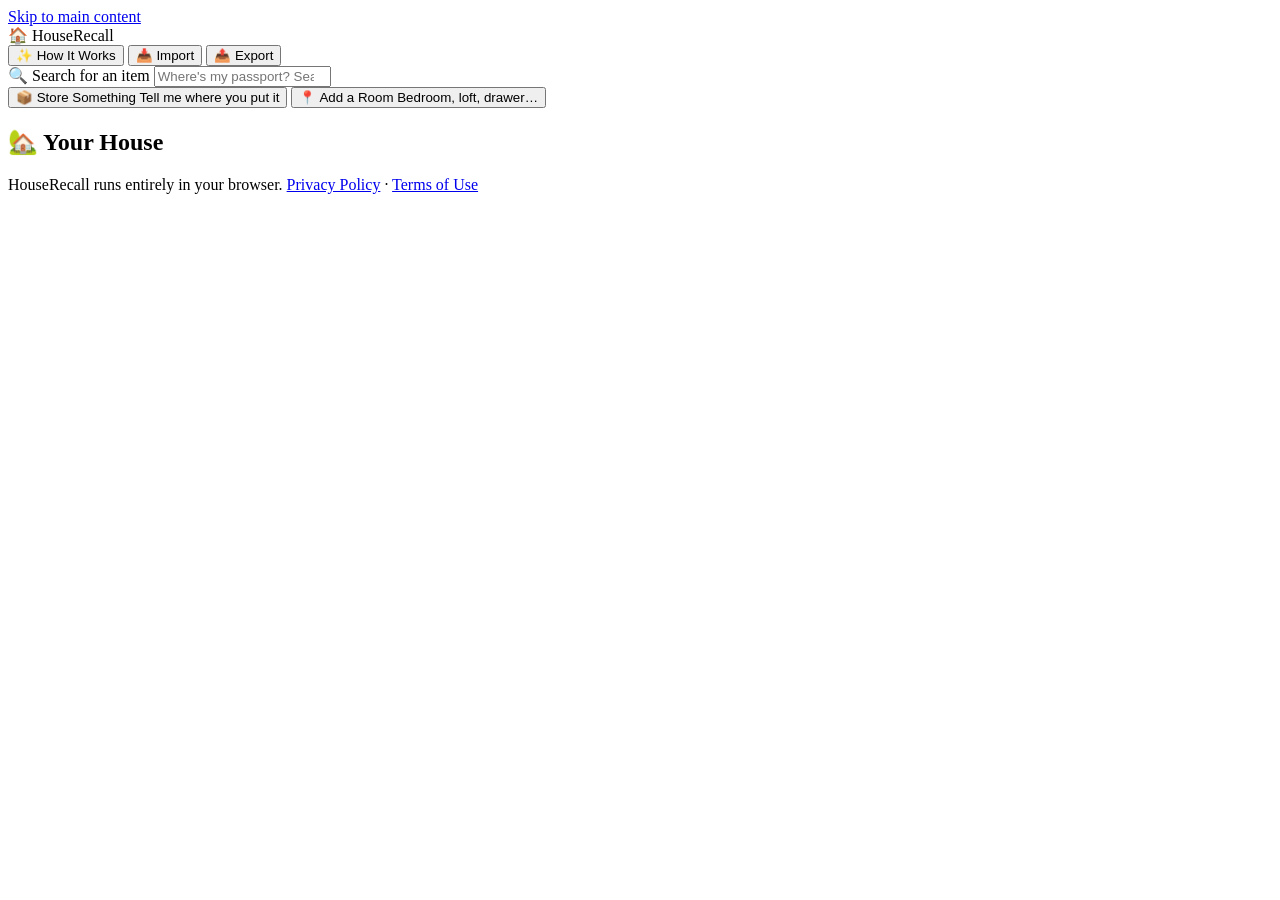
==== index.html @ ecf1e727 "Add initial index.html file with structure and content" ====
<!DOCTYPE html>
<html lang="en">
<head>
  <meta charset="UTF-8" />
  <meta name="viewport" content="width=device-width, initial-scale=1" />
  <meta http-equiv="X-Frame-Options" content="DENY" />
  <meta http-equiv="X-Content-Type-Options" content="nosniff" />
  <meta http-equiv="Referrer-Policy" content="strict-origin-when-cross-origin" />

  <!-- SEO -->
  <title>HouseRecall — Remember Where Everything Lives</title>
  <meta name="description" content="HouseRecall is your private, offline home memory. No login, no cloud, no tracking — just you and your stuff." />
  <link rel="canonical" href="https://houserecall.com/" />

  <!-- Open Graph -->
  <meta property="og:type" content="website" />
  <meta property="og:url" content="https://houserecall.com/" />
  <meta property="og:title" content="HouseRecall — Remember Where Everything Lives" />
  <meta property="og:description" content="Stop hunting through every drawer. HouseRecall remembers where you put things — privately, locally, no account needed." />
  <meta property="og:image" content="https://houserecall.com/assets/og-image.png" />

  <!-- Twitter/X Card -->
  <meta name="twitter:card" content="summary_large_image" />
  <meta name="twitter:title" content="HouseRecall — Remember Where Everything Lives" />
  <meta name="twitter:description" content="Stop hunting through every drawer. HouseRecall remembers where you put things — privately, locally, no account needed." />
  <meta name="twitter:image" content="https://houserecall.com/assets/og-image.png" />

  <link rel="icon" type="image/svg+xml" href="assets/favicon.svg" />
  <link rel="stylesheet" href="styles.css" />
</head>
<body>

  <!-- ═══════════════════════════════════════ SKIP LINK ═══ -->
  <a href="#main-content" class="skip-link">Skip to main content</a>

  <!-- ═══════════════════════════════════════ HEADER ═══════ -->
  <header class="app-header" role="banner">
    <div class="header-inner">
      <div class="brand">
        <span class="brand-icon" aria-hidden="true">🏠</span>
        <span class="brand-name">HouseRecall</span>
      </div>
      <nav class="header-nav" aria-label="Main navigation">
        <button class="nav-btn" id="btn-how-it-works" aria-haspopup="dialog">
          <span aria-hidden="true">✨</span> How It Works
        </button>
        <button class="nav-btn nav-btn--icon" id="btn-import" title="Import your house" aria-label="Import house file">
          <span aria-hidden="true">📥</span>
          <span class="btn-label">Import</span>
        </button>
        <button class="nav-btn nav-btn--icon nav-btn--accent" id="btn-export" title="Export your house" aria-label="Export house file">
          <span aria-hidden="true">📤</span>
          <span class="btn-label">Export</span>
        </button>
      </nav>
    </div>
  </header>

  <!-- ═══════════════════════════════════════ MAIN ════════ -->
  <main id="main-content" class="app-main">

    <!-- ── SEARCH BAR ──────────────────────────────────────── -->
    <section class="search-section" aria-label="Find something">
      <div class="search-wrap">
        <label for="search-input" class="search-label">
          <span class="search-emoji" aria-hidden="true">🔍</span>
          <span class="sr-only">Search for an item</span>
        </label>
        <input
          type="search"
          id="search-input"
          class="search-input"
          placeholder="Where's my passport? Search anything…"
          autocomplete="off"
          autocorrect="off"
          spellcheck="false"
          aria-label="Search for items"
          aria-autocomplete="list"
          aria-controls="search-results"
          aria-expanded="false"
        />
        <button class="search-clear" id="btn-search-clear" aria-label="Clear search" hidden>
          <span aria-hidden="true">✕</span>
        </button>
      </div>
      <!-- Search Results -->
      <div
        id="search-results"
        class="search-results"
        role="listbox"
        aria-label="Search results"
        aria-live="polite"
        hidden
      ></div>
    </section>

    <!-- ── QUICK ACTIONS ───────────────────────────────────── -->
    <section class="quick-actions" aria-label="Quick actions">
      <button class="action-card" id="btn-add-item" aria-label="Store a new item">
        <span class="action-icon" aria-hidden="true">📦</span>
        <span class="action-title">Store Something</span>
        <span class="action-hint">Tell me where you put it</span>
      </button>
      <button class="action-card" id="btn-add-location" aria-label="Add a new location">
        <span class="action-icon" aria-hidden="true">📍</span>
        <span class="action-title">Add a Room</span>
        <span class="action-hint">Bedroom, loft, drawer…</span>
      </button>
    </section>

    <!-- ── STARRED ITEMS ───────────────────────────────────── -->
    <section class="starred-section" id="starred-section" aria-label="Starred items" hidden>
      <h2 class="section-heading">
        <span aria-hidden="true">⭐</span> Your Favourites
      </h2>
      <div class="starred-list" id="starred-list" role="list" aria-label="Starred items"></div>
    </section>

    <!-- ── HOUSE BROWSER ───────────────────────────────────── -->
    <section class="browse-section" aria-label="Browse your house">
      <div class="section-header">
        <h2 class="section-heading">
          <span aria-hidden="true">🏡</span> Your House
        </h2>
        <span class="item-count" id="total-count" aria-live="polite"></span>
      </div>

      <!-- Breadcrumb trail -->
      <nav class="breadcrumb" id="breadcrumb" aria-label="Location path" hidden>
        <ol class="breadcrumb-list" id="breadcrumb-list"></ol>
      </nav>

      <!-- Location grid -->
      <div
        class="locations-grid"
        id="locations-grid"
        role="list"
        aria-label="Locations"
        aria-dropeffect="move"
      ></div>

      <!-- Items in current location -->
      <div class="items-list" id="items-list" role="list" aria-label="Items in this location"></div>

      <!-- Empty state -->
      <div class="empty-state" id="empty-state" hidden>
        <p class="empty-emoji" aria-hidden="true">📭</p>
        <p class="empty-title">Nothing here yet!</p>
        <p class="empty-hint">Add a room to get started — your future self will thank you. 😄</p>
      </div>
    </section>

  </main>

  <!-- ═══════════════════════════════════════ FOOTER ═══════ -->
  <footer class="app-footer" role="contentinfo">
    <p>
      HouseRecall runs entirely in your browser.
      <a href="privacy.html">Privacy Policy</a> ·
      <a href="terms.html">Terms of Use</a>
    </p>
  </footer>

  <!-- ═══════════════════════════════════════ MODALS ═══════ -->

  <!-- HOW IT WORKS -->
  <div
    class="modal-overlay"
    id="modal-how-it-works"
    role="dialog"
    aria-modal="true"
    aria-labelledby="modal-hiw-title"
    hidden
  >
    <div class="modal" tabindex="-1">
      <button class="modal-close" data-modal="modal-how-it-works" aria-label="Close">✕</button>
      <div class="modal-header">
        <span class="modal-emoji" aria-hidden="true">✨</span>
        <h2 id="modal-hiw-title" class="modal-title">How HouseRecall Works</h2>
        <p class="modal-subtitle">Simple, private, and totally in your hands.</p>
      </div>
      <div class="modal-body">

        <div class="hiw-block">
          <span class="hiw-icon" aria-hidden="true">🧠</span>
          <div>
            <h3>Your personal memory upgrade</h3>
            <p>HouseRecall is dead simple: add rooms, add stuff, find stuff instantly. No tutorials required — if you've ever used a sticky note, you're already an expert.</p>
          </div>
        </div>

        <div class="hiw-block">
          <span class="hiw-icon" aria-hidden="true">🔒</span>
          <div>
            <h3>Privacy-first, always</h3>
            <p>Your data lives entirely in <strong>your browser</strong>. Nothing is sent to any server, ever. No accounts, no sign-ups, no tracking pixels, no cookies following you around the internet. It's your home — it should stay private.</p>
          </div>
        </div>

        <div class="hiw-block">
          <span class="hiw-icon" aria-hidden="true">🚫</span>
          <div>
            <h3>No login. Seriously.</h3>
            <p>We don't have a login page. We don't have a server to log into. There's no "Forgot password?" because there's no password to forget. Open the page, start using it — that's it.</p>
          </div>
        </div>

        <div class="hiw-block">
          <span class="hiw-icon" aria-hidden="true">💾</span>
          <div>
            <h3>Your data, full control</h3>
            <p>Everything is stored locally using your browser's IndexedDB — it persists between sessions automatically. Export your entire house to a <code>.house</code> file any time. Import it on another device. You own the file, you own the data.</p>
          </div>
        </div>

        <div class="hiw-block">
          <span class="hiw-icon" aria-hidden="true">🔐</span>
          <div>
            <h3>Military-grade encryption (no exaggeration)</h3>
            <p>When you export, your data is encrypted with <strong>AES-256-GCM</strong> using a password you choose. The password never leaves your browser. Even if someone finds your <code>.house</code> file, it's unreadable without your password.</p>
          </div>
        </div>

        <div class="hiw-block">
          <span class="hiw-icon" aria-hidden="true">✈️</span>
          <div>
            <h3>Works offline, always</h3>
            <p>No internet connection needed — ever. HouseRecall runs entirely in your browser with zero cloud dependency. Use it on a plane, in a basement, on a desert island. As long as your browser works, it works.</p>
          </div>
        </div>

        <div class="hiw-block">
          <span class="hiw-icon" aria-hidden="true">🎒</span>
          <div>
            <h3>Take it anywhere</h3>
            <p>Export your <code>.house</code> file and import it on any device — phone, laptop, tablet. Handy when you're at one home and need to remember what's stored at another.</p>
          </div>
        </div>

      </div>
      <div class="modal-footer">
        <button class="btn btn--primary" data-modal="modal-how-it-works">Got it, let's go! 🚀</button>
      </div>
    </div>
  </div>

  <!-- ADD / EDIT ITEM -->
  <div
    class="modal-overlay"
    id="modal-item"
    role="dialog"
    aria-modal="true"
    aria-labelledby="modal-item-title"
    hidden
  >
    <div class="modal" tabindex="-1">
      <button class="modal-close" data-modal="modal-item" aria-label="Close">✕</button>
      <div class="modal-header">
        <span class="modal-emoji" id="modal-item-emoji" aria-hidden="true">📦</span>
        <h2 id="modal-item-title" class="modal-title">Store Something</h2>
        <p class="modal-subtitle">Where did you squirrel it away?</p>
      </div>
      <div class="modal-body">
        <div class="form-group">
          <label for="item-name" class="form-label">What is it? <span class="required" aria-hidden="true">*</span></label>
          <input
            type="text"
            id="item-name"
            class="form-input"
            placeholder="e.g. Passport, HDMI cable, birthday candles…"
            autocomplete="off"
            aria-required="true"
            aria-describedby="item-name-error"
            maxlength="200"
          />
          <span class="form-error" id="item-name-error" role="alert" aria-live="assertive"></span>
        </div>
        <div class="form-group">
          <label for="item-location" class="form-label">Where did you put it? <span class="required" aria-hidden="true">*</span></label>
          <select
            id="item-location"
            class="form-select"
            aria-required="true"
            aria-describedby="item-location-error"
          >
            <option value="">Pick a spot…</option>
          </select>
          <span class="form-error" id="item-location-error" role="alert" aria-live="assertive"></span>
        </div>
        <div class="form-group">
          <label for="item-note" class="form-label">Any details? <span class="form-optional">(optional)</span></label>
          <input
            type="text"
            id="item-note"
            class="form-input"
            placeholder="e.g. Brown folder, behind the winter jumpers…"
            autocomplete="off"
            maxlength="500"
          />
        </div>
        <div class="form-group form-group--inline">
          <label class="toggle-label" for="item-starred">
            <input type="checkbox" id="item-starred" class="toggle-input" role="switch" />
            <span class="toggle-track" aria-hidden="true"></span>
            <span>⭐ Star this item (for easy access)</span>
          </label>
        </div>
        <!-- Hidden: edit mode -->
        <input type="hidden" id="item-id" value="" />
      </div>
      <div class="modal-footer">
        <button class="btn btn--ghost" data-modal="modal-item">Cancel</button>
        <button class="btn btn--primary" id="btn-save-item">Save it! 📦</button>
      </div>
    </div>
  </div>

  <!-- ADD / EDIT LOCATION -->
  <div
    class="modal-overlay"
    id="modal-location"
    role="dialog"
    aria-modal="true"
    aria-labelledby="modal-location-title"
    hidden
  >
    <div class="modal" tabindex="-1">
      <button class="modal-close" data-modal="modal-location" aria-label="Close">✕</button>
      <div class="modal-header">
        <span class="modal-emoji" id="modal-location-emoji-display" aria-hidden="true">📍</span>
        <h2 id="modal-location-title" class="modal-title">Add a Room or Spot</h2>
        <p class="modal-subtitle">Give it a name your future self will understand.</p>
      </div>
      <div class="modal-body">
        <div class="form-group">
          <label for="location-emoji" class="form-label">Pick an emoji <span class="form-optional">(optional, but fun)</span></label>
          <div class="emoji-picker" id="emoji-picker" role="group" aria-label="Choose an emoji for this location">
            <button type="button" class="emoji-btn" data-emoji="🛋️" aria-label="Sofa">🛋️</button>
            <button type="button" class="emoji-btn" data-emoji="🛏️" aria-label="Bed">🛏️</button>
            <button type="button" class="emoji-btn" data-emoji="🍳" aria-label="Kitchen">🍳</button>
            <button type="button" class="emoji-btn" data-emoji="🚿" aria-label="Bathroom">🚿</button>
            <button type="button" class="emoji-btn" data-emoji="🚗" aria-label="Garage">🚗</button>
            <button type="button" class="emoji-btn" data-emoji="📦" aria-label="Storage">📦</button>
            <button type="button" class="emoji-btn" data-emoji="🧰" aria-label="Workshop">🧰</button>
            <button type="button" class="emoji-btn" data-emoji="📚" aria-label="Study">📚</button>
            <button type="button" class="emoji-btn" data-emoji="🌿" aria-label="Garden">🌿</button>
            <button type="button" class="emoji-btn" data-emoji="🏠" aria-label="House">🏠</button>
            <button type="button" class="emoji-btn" data-emoji="🎮" aria-label="Games room">🎮</button>
            <button type="button" class="emoji-btn" data-emoji="🧺" aria-label="Laundry">🧺</button>
            <button type="button" class="emoji-btn" data-emoji="🪜" aria-label="Loft">🪜</button>
            <button type="button" class="emoji-btn" data-emoji="❄️" aria-label="Freezer">❄️</button>
            <button type="button" class="emoji-btn" data-emoji="🎁" aria-label="Gift storage">🎁</button>
          </div>
          <input type="hidden" id="location-emoji" value="📍" />
        </div>
        <div class="form-group">
          <label for="location-name" class="form-label">Name <span class="required" aria-hidden="true">*</span></label>
          <input
            type="text"
            id="location-name"
            class="form-input"
            placeholder="e.g. Bedroom, Kitchen drawer, Loft box 3…"
            autocomplete="off"
            aria-required="true"
            aria-describedby="location-name-error"
            maxlength="100"
          />
          <span class="form-error" id="location-name-error" role="alert" aria-live="assertive"></span>
        </div>
        <div class="form-group">
          <label for="location-parent" class="form-label">Inside which room? <span class="form-optional">(optional — for nested spots)</span></label>
          <select id="location-parent" class="form-select">
            <option value="">Top level (it's a main room)</option>
          </select>
        </div>
        <!-- Hidden: edit mode -->
        <input type="hidden" id="location-id" value="" />
      </div>
      <div class="modal-footer">
        <button class="btn btn--ghost" data-modal="modal-location">Cancel</button>
        <button class="btn btn--primary" id="btn-save-location">Add this spot! 📍</button>
      </div>
    </div>
  </div>

  <!-- EXPORT -->
  <div
    class="modal-overlay"
    id="modal-export"
    role="dialog"
    aria-modal="true"
    aria-labelledby="modal-export-title"
    hidden
  >
    <div class="modal" tabindex="-1">
      <button class="modal-close" data-modal="modal-export" aria-label="Close">✕</button>
      <div class="modal-header">
        <span class="modal-emoji" aria-hidden="true">📤</span>
        <h2 id="modal-export-title" class="modal-title">Export Your House</h2>
        <p class="modal-subtitle">Pack everything up into a handy encrypted file.</p>
      </div>
      <div class="modal-body">
        <div class="info-banner">
          <span aria-hidden="true">🔐</span>
          Your data will be encrypted with AES-256-GCM. Pick a good password and don't lose it — we can't recover it for you (we don't even know it exists!).
        </div>
        <div class="form-group">
          <label for="export-password" class="form-label">Encryption password <span class="required" aria-hidden="true">*</span></label>
          <div class="input-with-toggle">
            <input
              type="password"
              id="export-password"
              class="form-input"
              placeholder="Something memorable but secret…"
              autocomplete="new-password"
              aria-required="true"
              aria-describedby="export-password-error"
            />
            <button type="button" class="toggle-password" data-target="export-password" aria-label="Show/hide password">👁️</button>
          </div>
          <span class="form-error" id="export-password-error" role="alert" aria-live="assertive"></span>
        </div>
        <div class="form-group">
          <label for="export-password-confirm" class="form-label">Confirm password <span class="required" aria-hidden="true">*</span></label>
          <div class="input-with-toggle">
            <input
              type="password"
              id="export-password-confirm"
              class="form-input"
              placeholder="Type it again to be sure…"
              autocomplete="new-password"
              aria-required="true"
              aria-describedby="export-confirm-error"
            />
            <button type="button" class="toggle-password" data-target="export-password-confirm" aria-label="Show/hide password">👁️</button>
          </div>
          <span class="form-error" id="export-confirm-error" role="alert" aria-live="assertive"></span>
        </div>
        <div class="password-strength" id="password-strength" aria-live="polite"></div>
      </div>
      <div class="modal-footer">
        <button class="btn btn--ghost" data-modal="modal-export">Cancel</button>
        <button class="btn btn--primary" id="btn-do-export">
          <span id="export-btn-text">Download .house file 🏠</span>
        </button>
      </div>
    </div>
  </div>

  <!-- IMPORT -->
  <div
    class="modal-overlay"
    id="modal-import"
    role="dialog"
    aria-modal="true"
    aria-labelledby="modal-import-title"
    hidden
  >
    <div class="modal" tabindex="-1">
      <button class="modal-close" data-modal="modal-import" aria-label="Close">✕</button>
      <div class="modal-header">
        <span class="modal-emoji" aria-hidden="true">📥</span>
        <h2 id="modal-import-title" class="modal-title">Import Your House</h2>
        <p class="modal-subtitle">Welcome back! Let's unlock your data.</p>
      </div>
      <div class="modal-body">
        <div class="info-banner info-banner--warn">
          <span aria-hidden="true">⚠️</span>
          Importing will <strong>replace</strong> your current data. Export first if you want to keep it!
        </div>
        <div class="form-group">
          <label for="import-file" class="form-label">Select your .house file <span class="required" aria-hidden="true">*</span></label>
          <div class="file-drop-zone" id="file-drop-zone" role="button" tabindex="0" aria-label="Drop your .house file here or click to browse">
            <span class="file-drop-icon" aria-hidden="true">📂</span>
            <p class="file-drop-text">Drop your <code>.house</code> file here<br/>or <span class="file-drop-link">click to browse</span></p>
            <input
              type="file"
              id="import-file"
              class="file-input"
              accept=".house"
              aria-label="Choose .house file"
            />
          </div>
          <p class="file-chosen" id="file-chosen" aria-live="polite"></p>
        </div>
        <div class="form-group">
          <label for="import-password" class="form-label">Decryption password <span class="required" aria-hidden="true">*</span></label>
          <div class="input-with-toggle">
            <input
              type="password"
              id="import-password"
              class="form-input"
              placeholder="The password you used when exporting…"
              autocomplete="current-password"
              aria-required="true"
              aria-describedby="import-password-error"
            />
            <button type="button" class="toggle-password" data-target="import-password" aria-label="Show/hide password">👁️</button>
          </div>
          <span class="form-error" id="import-password-error" role="alert" aria-live="assertive"></span>
        </div>
      </div>
      <div class="modal-footer">
        <button class="btn btn--ghost" data-modal="modal-import">Cancel</button>
        <button class="btn btn--primary" id="btn-do-import">
          <span id="import-btn-text">Unlock &amp; Import 🔓</span>
        </button>
      </div>
    </div>
  </div>

  <!-- CONFIRM DELETE -->
  <div
    class="modal-overlay"
    id="modal-confirm"
    role="alertdialog"
    aria-modal="true"
    aria-labelledby="modal-confirm-title"
    aria-describedby="modal-confirm-msg"
    hidden
  >
    <div class="modal modal--sm" tabindex="-1">
      <div class="modal-header">
        <span class="modal-emoji" aria-hidden="true">🗑️</span>
        <h2 id="modal-confirm-title" class="modal-title">Are you sure?</h2>
      </div>
      <div class="modal-body">
        <p id="modal-confirm-msg" class="confirm-msg"></p>
      </div>
      <div class="modal-footer">
        <button class="btn btn--ghost" id="btn-confirm-cancel">Nope, keep it</button>
        <button class="btn btn--danger" id="btn-confirm-ok">Yes, delete it</button>
      </div>
    </div>
  </div>

  <!-- ═══════════════════════════════════════ TOAST REGION ═══ -->
  <div
    class="toast-region"
    id="toast-region"
    role="region"
    aria-label="Notifications"
    aria-live="polite"
    aria-atomic="false"
  ></div>

  <!-- ═══════════════════════════════════════ CONFETTI ════════ -->
  <canvas id="confetti-canvas" class="confetti-canvas" aria-hidden="true"></canvas>

  <!-- ═══════════════════════════════════════ SCRIPTS ════════ -->
  <script type="module" src="js/app.js"></script>
</body>
</html>
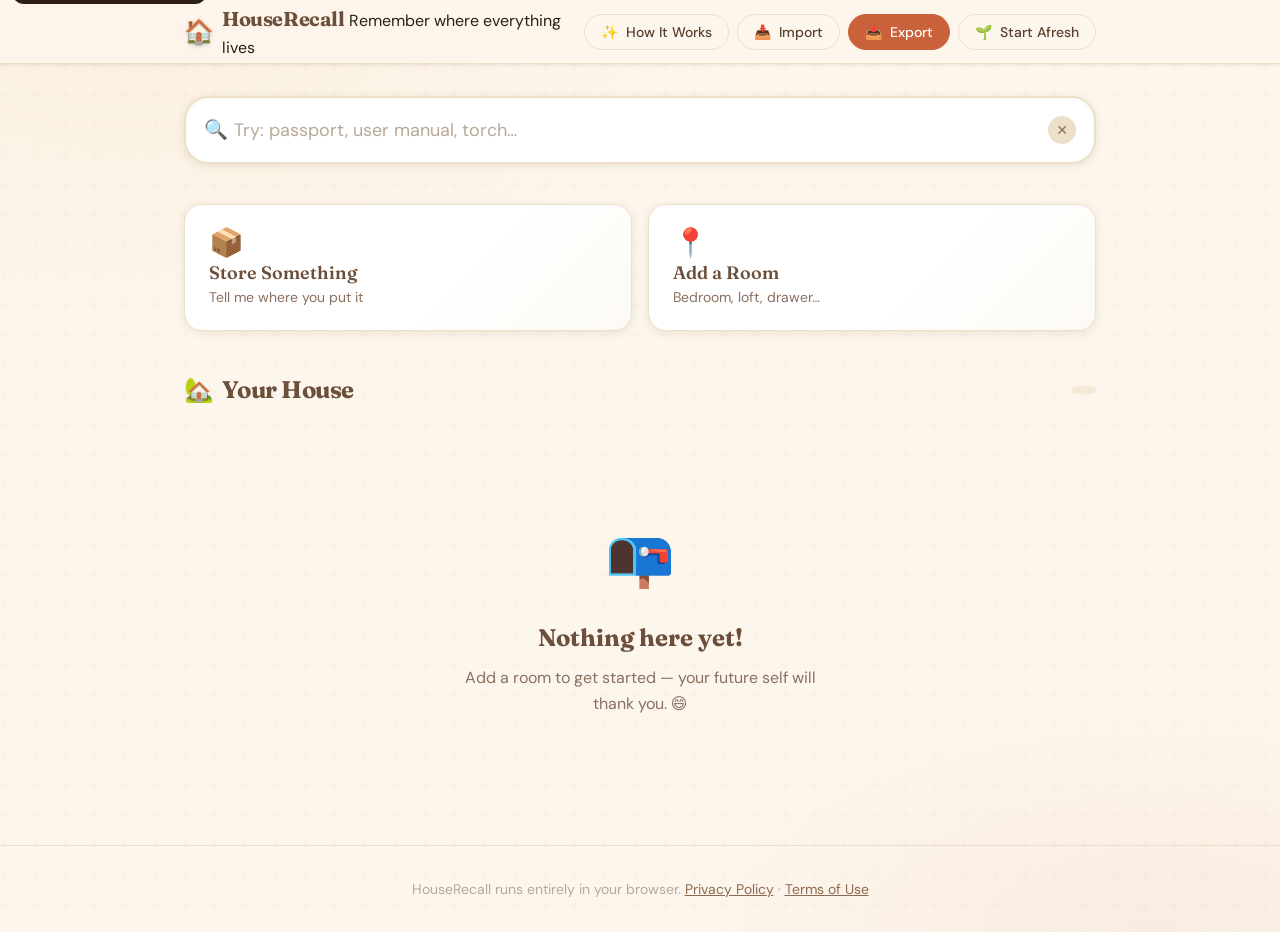
==== commit 015ac331: "Multiple Updates Start Afresh button in header navAdded 🌱 Start Afresh button with nav-btn--start-af" ====
--- a/index.html
+++ b/index.html
@@ -38,7 +38,10 @@
     <div class="header-inner">
       <div class="brand">
         <span class="brand-icon" aria-hidden="true">🏠</span>
-        <span class="brand-name">HouseRecall</span>
+        <div class="brand-text">
+          <span class="brand-name">HouseRecall</span>
+          <span class="brand-tagline">Remember where everything lives</span>
+        </div>
       </div>
       <nav class="header-nav" aria-label="Main navigation">
         <button class="nav-btn" id="btn-how-it-works" aria-haspopup="dialog">
@@ -51,6 +54,10 @@
         <button class="nav-btn nav-btn--icon nav-btn--accent" id="btn-export" title="Export your house" aria-label="Export house file">
           <span aria-hidden="true">📤</span>
           <span class="btn-label">Export</span>
+        </button>
+        <button class="nav-btn nav-btn--start-afresh" id="btn-start-afresh" title="Start Afresh — wipe all data and begin again" aria-label="Start Afresh" aria-haspopup="dialog">
+          <span aria-hidden="true">🌱</span>
+          <span class="btn-label">Start Afresh</span>
         </button>
       </nav>
     </div>
@@ -70,11 +77,12 @@
           type="search"
           id="search-input"
           class="search-input"
-          placeholder="Where's my passport? Search anything…"
+          placeholder="Try: passport, user manual, torch…"
+          data-placeholders="Try: passport…|Try: user manual…|Try: torch, batteries…|Try: insurance docs…|Try: birthday candles…|Try: HDMI cable…|Try: spare keys…|Try: warranty card…"
           autocomplete="off"
           autocorrect="off"
           spellcheck="false"
-          aria-label="Search for items"
+          aria-label="Search for items by keyword"
           aria-autocomplete="list"
           aria-controls="search-results"
           aria-expanded="false"
@@ -397,27 +405,30 @@
       <div class="modal-header">
         <span class="modal-emoji" aria-hidden="true">📤</span>
         <h2 id="modal-export-title" class="modal-title">Export Your House</h2>
-        <p class="modal-subtitle">Pack everything up into a handy encrypted file.</p>
+        <p class="modal-subtitle">Pack everything up into a safe, encrypted file.</p>
       </div>
       <div class="modal-body">
         <div class="info-banner">
           <span aria-hidden="true">🔐</span>
-          Your data will be encrypted with AES-256-GCM. Pick a good password and don't lose it — we can't recover it for you (we don't even know it exists!).
-        </div>
-        <div class="form-group">
-          <label for="export-password" class="form-label">Encryption password <span class="required" aria-hidden="true">*</span></label>
+          Your file is always encrypted with AES-256-GCM — even a simple password keeps it safe. Pick something you'll remember, because we can't recover it (we don't even know it exists!).
+        </div>
+        <div class="form-group">
+          <label for="export-password" class="form-label">
+            Set a password <span class="required" aria-hidden="true">*</span>
+          </label>
           <div class="input-with-toggle">
             <input
               type="password"
               id="export-password"
               class="form-input"
-              placeholder="Something memorable but secret…"
+              placeholder="Anything you'll remember — simple is fine!"
               autocomplete="new-password"
               aria-required="true"
-              aria-describedby="export-password-error"
+              aria-describedby="export-password-error export-password-hint"
             />
             <button type="button" class="toggle-password" data-target="export-password" aria-label="Show/hide password">👁️</button>
           </div>
+          <span class="form-hint" id="export-password-hint">Even "cat" works — but longer is safer 😄</span>
           <span class="form-error" id="export-password-error" role="alert" aria-live="assertive"></span>
         </div>
         <div class="form-group">
@@ -427,7 +438,7 @@
               type="password"
               id="export-password-confirm"
               class="form-input"
-              placeholder="Type it again to be sure…"
+              placeholder="Type it once more to be sure…"
               autocomplete="new-password"
               aria-required="true"
               aria-describedby="export-confirm-error"
@@ -461,7 +472,7 @@
       <div class="modal-header">
         <span class="modal-emoji" aria-hidden="true">📥</span>
         <h2 id="modal-import-title" class="modal-title">Import Your House</h2>
-        <p class="modal-subtitle">Welcome back! Let's unlock your data.</p>
+        <p class="modal-subtitle">Welcome back! Enter your password to unlock your data.</p>
       </div>
       <div class="modal-body">
         <div class="info-banner info-banner--warn">
@@ -484,7 +495,7 @@
           <p class="file-chosen" id="file-chosen" aria-live="polite"></p>
         </div>
         <div class="form-group">
-          <label for="import-password" class="form-label">Decryption password <span class="required" aria-hidden="true">*</span></label>
+          <label for="import-password" class="form-label">Your export password <span class="required" aria-hidden="true">*</span></label>
           <div class="input-with-toggle">
             <input
               type="password"
@@ -509,6 +520,36 @@
     </div>
   </div>
 
+  <!-- START AFRESH -->
+  <div
+    class="modal-overlay"
+    id="modal-start-afresh"
+    role="alertdialog"
+    aria-modal="true"
+    aria-labelledby="modal-afresh-title"
+    aria-describedby="modal-afresh-msg"
+    hidden
+  >
+    <div class="modal modal--sm" tabindex="-1">
+      <div class="modal-header">
+        <span class="modal-emoji" aria-hidden="true">🌱</span>
+        <h2 id="modal-afresh-title" class="modal-title">Start Afresh?</h2>
+        <p class="modal-subtitle">Your house will be completely empty after this.</p>
+      </div>
+      <div class="modal-body">
+        <div class="info-banner info-banner--warn">
+          <span aria-hidden="true">⚠️</span>
+          This will permanently remove <strong>all your rooms and items</strong>. There's no undo! Export your data first if you'd like a backup.
+        </div>
+        <p id="modal-afresh-msg" class="confirm-msg">Ready to wipe the slate clean and start fresh? 🌱</p>
+      </div>
+      <div class="modal-footer">
+        <button class="btn btn--ghost" data-modal="modal-start-afresh">No, keep my stuff!</button>
+        <button class="btn btn--danger" id="btn-confirm-afresh">Yes, start afresh 🌱</button>
+      </div>
+    </div>
+  </div>
+
   <!-- CONFIRM DELETE -->
   <div
     class="modal-overlay"
--- a/styles.css
+++ b/styles.css
@@ -0,0 +1,1391 @@
+/* ═══════════════════════════════════════════════════════════════
+   HouseRecall — styles.css
+   Warm & Playful Home Organiser — Design System
+   ═══════════════════════════════════════════════════════════════ */
+
+/* ── 1. FONTS ───────────────────────────────────────────────── */
+@import url('https://fonts.googleapis.com/css2?family=Fraunces:ital,opsz,wght@0,9..144,400;0,9..144,600;0,9..144,700;1,9..144,400&family=DM+Sans:wght@400;500;600&display=swap');
+
+/* ── 2. DESIGN TOKENS ───────────────────────────────────────── */
+:root {
+  /* Palette — warm sand + earthy accents */
+  --cream:          #fdf6ec;
+  --cream-dark:     #f5ead6;
+  --parchment:      #ede0c8;
+  --warm-brown:     #6b4f3a;
+  --brown-mid:      #8c6a52;
+  --brown-light:    #b89880;
+  --terracotta:     #c9613a;
+  --terracotta-lt:  #e8896a;
+  --sage:           #7a9e7e;
+  --sage-lt:        #a8c5ab;
+  --dusty-blue:     #6b8cae;
+  --dusty-blue-lt:  #9ab5ce;
+  --gold:           #d4a843;
+  --gold-lt:        #f0cc7a;
+  --danger:         #c0392b;
+  --danger-lt:      #e8a099;
+
+  /* Neutrals */
+  --ink:            #2d1f14;
+  --ink-mid:        #5a3f2e;
+  --ink-soft:       #8a7060;
+  --ink-muted:      #b8a898;
+  --white:          #ffffff;
+  --shadow-color:   rgba(107, 79, 58, 0.12);
+  --shadow-deep:    rgba(45, 31, 20, 0.18);
+
+  /* Location card tints (cycling) */
+  --tint-1: #fef3e8;
+  --tint-2: #eef5ee;
+  --tint-3: #e8f0f7;
+  --tint-4: #f5eef8;
+  --tint-5: #fef8e6;
+  --tint-6: #edf5f0;
+
+  /* Typography */
+  --font-display: 'Fraunces', Georgia, serif;
+  --font-body:    'DM Sans', system-ui, sans-serif;
+
+  --text-xs:   0.75rem;
+  --text-sm:   0.875rem;
+  --text-base: 1rem;
+  --text-lg:   1.125rem;
+  --text-xl:   1.25rem;
+  --text-2xl:  1.5rem;
+  --text-3xl:  1.875rem;
+  --text-4xl:  2.25rem;
+
+  --leading-tight:  1.25;
+  --leading-snug:   1.4;
+  --leading-normal: 1.6;
+  --leading-loose:  1.8;
+
+  /* Spacing */
+  --space-1:  0.25rem;
+  --space-2:  0.5rem;
+  --space-3:  0.75rem;
+  --space-4:  1rem;
+  --space-5:  1.25rem;
+  --space-6:  1.5rem;
+  --space-8:  2rem;
+  --space-10: 2.5rem;
+  --space-12: 3rem;
+  --space-16: 4rem;
+
+  /* Radii */
+  --radius-sm:   6px;
+  --radius-md:   12px;
+  --radius-lg:   18px;
+  --radius-xl:   24px;
+  --radius-full: 9999px;
+
+  /* Shadows */
+  --shadow-xs:  0 1px 3px var(--shadow-color);
+  --shadow-sm:  0 2px 8px var(--shadow-color);
+  --shadow-md:  0 4px 16px var(--shadow-color), 0 1px 4px var(--shadow-deep);
+  --shadow-lg:  0 8px 32px var(--shadow-color), 0 2px 8px var(--shadow-deep);
+  --shadow-xl:  0 16px 48px rgba(45,31,20,0.16), 0 4px 12px var(--shadow-deep);
+
+  /* Transitions */
+  --ease-out:   cubic-bezier(0.22, 1, 0.36, 1);
+  --ease-spring:cubic-bezier(0.34, 1.56, 0.64, 1);
+  --dur-fast:   150ms;
+  --dur-normal: 250ms;
+  --dur-slow:   400ms;
+
+  /* Layout */
+  --max-width: 960px;
+  --header-h:  64px;
+}
+
+/* ── 3. RESET & BASE ────────────────────────────────────────── */
+*, *::before, *::after {
+  box-sizing: border-box;
+  margin: 0;
+  padding: 0;
+}
+
+html {
+  font-size: 16px;
+  scroll-behavior: smooth;
+  -webkit-text-size-adjust: 100%;
+}
+
+body {
+  font-family: var(--font-body);
+  font-size: var(--text-base);
+  line-height: var(--leading-normal);
+  color: var(--ink);
+  background-color: var(--cream);
+  background-image:
+    radial-gradient(ellipse 80% 60% at 10% 0%, rgba(212,168,67,0.08) 0%, transparent 60%),
+    radial-gradient(ellipse 60% 40% at 90% 100%, rgba(201,97,58,0.07) 0%, transparent 60%),
+    url("data:image/svg+xml,%3Csvg width='60' height='60' viewBox='0 0 60 60' xmlns='http://www.w3.org/2000/svg'%3E%3Cg fill='none' fill-rule='evenodd'%3E%3Cg fill='%23b89880' fill-opacity='0.04'%3E%3Cpath d='M36 34v-4h-2v4h-4v2h4v4h2v-4h4v-2h-4zm0-30V0h-2v4h-4v2h4v4h2V6h4V4h-4zM6 34v-4H4v4H0v2h4v4h2v-4h4v-2H6zM6 4V0H4v4H0v2h4v4h2V6h4V4H6z'/%3E%3C/g%3E%3C/g%3E%3C/svg%3E");
+  min-height: 100dvh;
+  overflow-x: hidden;
+}
+
+img, svg { display: block; max-width: 100%; }
+button { cursor: pointer; font-family: inherit; }
+input, select, textarea { font-family: inherit; }
+a { color: var(--terracotta); text-decoration: underline; }
+a:hover { color: var(--warm-brown); }
+code {
+  font-family: ui-monospace, 'Cascadia Code', monospace;
+  font-size: 0.9em;
+  background: var(--parchment);
+  padding: 0.1em 0.35em;
+  border-radius: var(--radius-sm);
+  color: var(--warm-brown);
+}
+
+/* ── 4. ACCESSIBILITY ───────────────────────────────────────── */
+.sr-only {
+  position: absolute;
+  width: 1px; height: 1px;
+  padding: 0; margin: -1px;
+  overflow: hidden;
+  clip: rect(0,0,0,0);
+  white-space: nowrap;
+  border: 0;
+}
+
+.skip-link {
+  position: fixed;
+  top: var(--space-3);
+  left: var(--space-3);
+  z-index: 9999;
+  padding: var(--space-2) var(--space-4);
+  background: var(--ink);
+  color: var(--cream);
+  border-radius: var(--radius-md);
+  text-decoration: none;
+  font-weight: 600;
+  transform: translateY(-120%);
+  transition: transform var(--dur-fast) var(--ease-out);
+}
+.skip-link:focus {
+  transform: translateY(0);
+  outline: 3px solid var(--gold);
+  outline-offset: 2px;
+}
+
+:focus-visible {
+  outline: 2.5px solid var(--terracotta);
+  outline-offset: 3px;
+  border-radius: var(--radius-sm);
+}
+
+/* ── 5. HEADER ──────────────────────────────────────────────── */
+.app-header {
+  position: sticky;
+  top: 0;
+  z-index: 100;
+  background: rgba(253, 246, 236, 0.92);
+  backdrop-filter: blur(12px);
+  -webkit-backdrop-filter: blur(12px);
+  border-bottom: 1.5px solid var(--parchment);
+  box-shadow: var(--shadow-xs);
+  height: var(--header-h);
+}
+
+.header-inner {
+  max-width: var(--max-width);
+  margin: 0 auto;
+  padding: 0 var(--space-6);
+  height: 100%;
+  display: flex;
+  align-items: center;
+  justify-content: space-between;
+  gap: var(--space-4);
+}
+
+.brand {
+  display: flex;
+  align-items: center;
+  gap: var(--space-2);
+  text-decoration: none;
+  color: inherit;
+}
+
+.brand-icon {
+  font-size: 1.5rem;
+  line-height: 1;
+  filter: drop-shadow(0 1px 2px rgba(45,31,20,0.2));
+}
+
+.brand-name {
+  font-family: var(--font-display);
+  font-weight: 700;
+  font-size: var(--text-xl);
+  color: var(--warm-brown);
+  letter-spacing: -0.02em;
+}
+
+.header-nav {
+  display: flex;
+  align-items: center;
+  gap: var(--space-2);
+}
+
+.nav-btn {
+  display: inline-flex;
+  align-items: center;
+  gap: var(--space-2);
+  padding: var(--space-2) var(--space-4);
+  border: 1.5px solid var(--parchment);
+  border-radius: var(--radius-full);
+  background: transparent;
+  color: var(--ink-mid);
+  font-size: var(--text-sm);
+  font-weight: 500;
+  transition:
+    background var(--dur-fast) var(--ease-out),
+    border-color var(--dur-fast) var(--ease-out),
+    color var(--dur-fast) var(--ease-out),
+    transform var(--dur-fast) var(--ease-spring),
+    box-shadow var(--dur-fast) var(--ease-out);
+  white-space: nowrap;
+}
+.nav-btn:hover {
+  background: var(--cream-dark);
+  border-color: var(--brown-light);
+  color: var(--warm-brown);
+  transform: translateY(-1px);
+  box-shadow: var(--shadow-sm);
+}
+.nav-btn:active { transform: translateY(0); }
+.nav-btn--accent {
+  background: var(--terracotta);
+  border-color: var(--terracotta);
+  color: var(--white);
+}
+.nav-btn--accent:hover {
+  background: var(--warm-brown);
+  border-color: var(--warm-brown);
+  color: var(--white);
+}
+
+/* ── 6. LAYOUT ──────────────────────────────────────────────── */
+.app-main {
+  max-width: var(--max-width);
+  margin: 0 auto;
+  padding: var(--space-8) var(--space-6) var(--space-16);
+  display: flex;
+  flex-direction: column;
+  gap: var(--space-10);
+}
+
+/* ── 7. SEARCH ──────────────────────────────────────────────── */
+.search-section {
+  position: relative;
+}
+
+.search-wrap {
+  position: relative;
+  display: flex;
+  align-items: center;
+}
+
+.search-label {
+  position: absolute;
+  left: var(--space-5);
+  pointer-events: none;
+  z-index: 1;
+  font-size: 1.2rem;
+  line-height: 1;
+  transition: opacity var(--dur-fast);
+}
+
+.search-input {
+  width: 100%;
+  padding: var(--space-5) var(--space-12) var(--space-5) var(--space-12);
+  font-size: var(--text-lg);
+  font-family: var(--font-body);
+  font-weight: 400;
+  color: var(--ink);
+  background: var(--white);
+  border: 2px solid var(--parchment);
+  border-radius: var(--radius-xl);
+  box-shadow: var(--shadow-sm), inset 0 1px 3px rgba(107,79,58,0.05);
+  transition:
+    border-color var(--dur-fast) var(--ease-out),
+    box-shadow var(--dur-fast) var(--ease-out);
+  -webkit-appearance: none;
+  appearance: none;
+}
+.search-input::placeholder { color: var(--ink-muted); }
+.search-input:focus {
+  outline: none;
+  border-color: var(--terracotta);
+  box-shadow: var(--shadow-md), 0 0 0 4px rgba(201,97,58,0.12);
+}
+.search-input::-webkit-search-cancel-button { display: none; }
+
+.search-clear {
+  position: absolute;
+  right: var(--space-5);
+  display: flex;
+  align-items: center;
+  justify-content: center;
+  width: 28px; height: 28px;
+  border: none;
+  border-radius: var(--radius-full);
+  background: var(--parchment);
+  color: var(--ink-soft);
+  font-size: var(--text-sm);
+  transition: background var(--dur-fast), opacity var(--dur-fast);
+}
+.search-clear:hover { background: var(--cream-dark); color: var(--ink); }
+
+.search-results {
+  position: absolute;
+  top: calc(100% + var(--space-2));
+  left: 0; right: 0;
+  background: var(--white);
+  border: 1.5px solid var(--parchment);
+  border-radius: var(--radius-lg);
+  box-shadow: var(--shadow-lg);
+  max-height: 400px;
+  overflow-y: auto;
+  z-index: 200;
+  animation: slide-down var(--dur-normal) var(--ease-out) both;
+}
+
+.search-result-item {
+  display: flex;
+  align-items: flex-start;
+  gap: var(--space-3);
+  padding: var(--space-4) var(--space-5);
+  cursor: pointer;
+  transition: background var(--dur-fast);
+  border-bottom: 1px solid var(--cream-dark);
+}
+.search-result-item:last-child { border-bottom: none; }
+.search-result-item:hover,
+.search-result-item[aria-selected="true"] {
+  background: var(--cream);
+}
+.search-result-item:focus { outline: none; background: var(--cream); }
+
+.search-result-icon { font-size: 1.2rem; flex-shrink: 0; margin-top: 2px; }
+
+.search-result-name {
+  font-weight: 600;
+  color: var(--ink);
+  font-size: var(--text-base);
+}
+.search-result-name mark {
+  background: var(--gold-lt);
+  color: var(--warm-brown);
+  border-radius: 2px;
+  padding: 0 2px;
+}
+
+.search-result-path {
+  font-size: var(--text-sm);
+  color: var(--ink-soft);
+  margin-top: var(--space-1);
+}
+.search-result-note {
+  font-size: var(--text-sm);
+  color: var(--ink-muted);
+  font-style: italic;
+  margin-top: var(--space-1);
+}
+
+.search-no-results {
+  padding: var(--space-8) var(--space-6);
+  text-align: center;
+  color: var(--ink-soft);
+}
+.search-no-results .no-results-emoji { font-size: 2rem; margin-bottom: var(--space-2); }
+.search-no-results p { font-size: var(--text-sm); }
+
+/* ── 8. QUICK ACTIONS ───────────────────────────────────────── */
+.quick-actions {
+  display: grid;
+  grid-template-columns: 1fr 1fr;
+  gap: var(--space-4);
+}
+
+.action-card {
+  display: flex;
+  flex-direction: column;
+  align-items: flex-start;
+  gap: var(--space-1);
+  padding: var(--space-6);
+  background: var(--white);
+  border: 1.5px solid var(--parchment);
+  border-radius: var(--radius-lg);
+  box-shadow: var(--shadow-sm);
+  text-align: left;
+  transition:
+    transform var(--dur-normal) var(--ease-spring),
+    box-shadow var(--dur-normal) var(--ease-out),
+    border-color var(--dur-fast),
+    background var(--dur-fast);
+  position: relative;
+  overflow: hidden;
+}
+.action-card::before {
+  content: '';
+  position: absolute;
+  inset: 0;
+  background: linear-gradient(135deg, transparent 60%, rgba(212,168,67,0.06));
+  pointer-events: none;
+}
+.action-card:hover {
+  transform: translateY(-3px) scale(1.01);
+  box-shadow: var(--shadow-md);
+  border-color: var(--brown-light);
+}
+.action-card:active { transform: translateY(-1px) scale(1); }
+
+.action-icon { font-size: 1.75rem; line-height: 1; }
+
+.action-title {
+  font-family: var(--font-display);
+  font-size: var(--text-lg);
+  font-weight: 600;
+  color: var(--warm-brown);
+}
+
+.action-hint {
+  font-size: var(--text-sm);
+  color: var(--ink-soft);
+}
+
+/* ── 9. SECTION HEADINGS ────────────────────────────────────── */
+.section-header {
+  display: flex;
+  align-items: center;
+  justify-content: space-between;
+  gap: var(--space-4);
+  margin-bottom: var(--space-4);
+}
+
+.section-heading {
+  font-family: var(--font-display);
+  font-size: var(--text-2xl);
+  font-weight: 700;
+  color: var(--warm-brown);
+  letter-spacing: -0.02em;
+  display: flex;
+  align-items: center;
+  gap: var(--space-2);
+}
+
+.item-count {
+  font-size: var(--text-sm);
+  color: var(--ink-muted);
+  background: var(--cream-dark);
+  padding: var(--space-1) var(--space-3);
+  border-radius: var(--radius-full);
+  font-weight: 500;
+}
+
+/* ── 10. BREADCRUMB ─────────────────────────────────────────── */
+.breadcrumb {
+  margin-bottom: var(--space-5);
+}
+
+.breadcrumb-list {
+  list-style: none;
+  display: flex;
+  flex-wrap: wrap;
+  align-items: center;
+  gap: var(--space-1);
+}
+
+.breadcrumb-list li {
+  display: flex;
+  align-items: center;
+  gap: var(--space-1);
+}
+
+.breadcrumb-list li + li::before {
+  content: '›';
+  color: var(--ink-muted);
+  font-size: var(--text-lg);
+}
+
+.breadcrumb-btn {
+  border: none;
+  background: none;
+  color: var(--terracotta);
+  font-size: var(--text-sm);
+  font-weight: 500;
+  padding: var(--space-1) var(--space-2);
+  border-radius: var(--radius-sm);
+  cursor: pointer;
+  transition: background var(--dur-fast), color var(--dur-fast);
+}
+.breadcrumb-btn:hover { background: var(--cream-dark); color: var(--warm-brown); }
+.breadcrumb-btn[aria-current="page"] {
+  color: var(--ink-soft);
+  cursor: default;
+  pointer-events: none;
+}
+
+/* ── 11. LOCATION CARDS ─────────────────────────────────────── */
+.locations-grid {
+  display: grid;
+  grid-template-columns: repeat(auto-fill, minmax(160px, 1fr));
+  gap: var(--space-4);
+  margin-bottom: var(--space-6);
+}
+
+.location-card {
+  position: relative;
+  display: flex;
+  flex-direction: column;
+  gap: var(--space-2);
+  padding: var(--space-5) var(--space-4) var(--space-4);
+  background: var(--white);
+  border: 1.5px solid var(--parchment);
+  border-radius: var(--radius-lg);
+  box-shadow: var(--shadow-xs);
+  cursor: pointer;
+  transition:
+    transform var(--dur-normal) var(--ease-spring),
+    box-shadow var(--dur-normal) var(--ease-out),
+    border-color var(--dur-fast);
+  text-align: left;
+  overflow: hidden;
+  animation: card-in var(--dur-slow) var(--ease-spring) both;
+  user-select: none;
+}
+.location-card::after {
+  content: '';
+  position: absolute;
+  top: 0; left: 0; right: 0;
+  height: 4px;
+  background: linear-gradient(90deg, var(--card-accent, var(--parchment)), transparent);
+  border-radius: var(--radius-lg) var(--radius-lg) 0 0;
+}
+.location-card:hover {
+  transform: translateY(-3px);
+  box-shadow: var(--shadow-md);
+  border-color: var(--brown-light);
+}
+.location-card:active { transform: translateY(-1px); }
+
+/* tint variants */
+.location-card:nth-child(6n+1)  { background: var(--tint-1); }
+.location-card:nth-child(6n+2)  { background: var(--tint-2); }
+.location-card:nth-child(6n+3)  { background: var(--tint-3); }
+.location-card:nth-child(6n+4)  { background: var(--tint-4); }
+.location-card:nth-child(6n+5)  { background: var(--tint-5); }
+.location-card:nth-child(6n+6)  { background: var(--tint-6); }
+
+.location-card--drag-over {
+  border-color: var(--terracotta);
+  box-shadow: 0 0 0 3px rgba(201,97,58,0.2), var(--shadow-md);
+}
+.location-card--dragging {
+  opacity: 0.5;
+  transform: rotate(2deg);
+}
+
+.location-emoji { font-size: 1.75rem; line-height: 1; }
+
+.location-name {
+  font-family: var(--font-display);
+  font-size: var(--text-base);
+  font-weight: 600;
+  color: var(--ink);
+  line-height: var(--leading-snug);
+  word-break: break-word;
+}
+
+.location-meta {
+  font-size: var(--text-xs);
+  color: var(--ink-muted);
+  display: flex;
+  align-items: center;
+  gap: var(--space-2);
+  flex-wrap: wrap;
+}
+
+.location-badge {
+  display: inline-flex;
+  align-items: center;
+  gap: 3px;
+  padding: 1px 7px;
+  border-radius: var(--radius-full);
+  font-size: 10px;
+  font-weight: 600;
+  letter-spacing: 0.02em;
+  background: rgba(107,79,58,0.1);
+  color: var(--brown-mid);
+}
+
+.location-actions {
+  position: absolute;
+  top: var(--space-2);
+  right: var(--space-2);
+  display: flex;
+  gap: var(--space-1);
+  opacity: 0;
+  transition: opacity var(--dur-fast);
+}
+.location-card:hover .location-actions,
+.location-card:focus-within .location-actions {
+  opacity: 1;
+}
+
+.icon-btn {
+  display: flex;
+  align-items: center;
+  justify-content: center;
+  width: 28px; height: 28px;
+  border: none;
+  border-radius: var(--radius-full);
+  background: rgba(255,255,255,0.8);
+  font-size: 0.75rem;
+  color: var(--ink-soft);
+  transition:
+    background var(--dur-fast),
+    color var(--dur-fast),
+    transform var(--dur-fast) var(--ease-spring);
+  backdrop-filter: blur(4px);
+}
+.icon-btn:hover {
+  background: var(--white);
+  color: var(--terracotta);
+  transform: scale(1.1);
+}
+.icon-btn--danger:hover { color: var(--danger); }
+
+/* drag handle */
+.drag-handle {
+  position: absolute;
+  top: var(--space-2);
+  left: var(--space-2);
+  opacity: 0;
+  color: var(--ink-muted);
+  font-size: 0.7rem;
+  cursor: grab;
+  transition: opacity var(--dur-fast);
+  padding: var(--space-1);
+}
+.location-card:hover .drag-handle { opacity: 1; }
+.drag-handle:active { cursor: grabbing; }
+
+/* ── 12. ITEM CARDS ─────────────────────────────────────────── */
+.items-list {
+  display: flex;
+  flex-direction: column;
+  gap: var(--space-3);
+}
+
+.item-card {
+  display: flex;
+  align-items: center;
+  gap: var(--space-4);
+  padding: var(--space-4) var(--space-5);
+  background: var(--white);
+  border: 1.5px solid var(--parchment);
+  border-radius: var(--radius-lg);
+  box-shadow: var(--shadow-xs);
+  transition:
+    transform var(--dur-normal) var(--ease-spring),
+    box-shadow var(--dur-normal) var(--ease-out),
+    border-color var(--dur-fast);
+  animation: card-in var(--dur-slow) var(--ease-spring) both;
+}
+.item-card:hover {
+  transform: translateX(3px);
+  box-shadow: var(--shadow-sm);
+  border-color: var(--brown-light);
+}
+
+.item-star-btn {
+  flex-shrink: 0;
+  border: none;
+  background: none;
+  font-size: 1.1rem;
+  line-height: 1;
+  padding: var(--space-1);
+  border-radius: var(--radius-sm);
+  color: var(--ink-muted);
+  transition: color var(--dur-fast), transform var(--dur-fast) var(--ease-spring);
+}
+.item-star-btn:hover { transform: scale(1.2); }
+.item-star-btn[aria-pressed="true"] { color: var(--gold); }
+.item-star-btn[aria-pressed="true"]:hover { color: var(--gold); }
+
+.item-content { flex: 1; min-width: 0; }
+
+.item-name {
+  font-weight: 600;
+  color: var(--ink);
+  font-size: var(--text-base);
+  white-space: nowrap;
+  overflow: hidden;
+  text-overflow: ellipsis;
+}
+
+.item-note-wrap {
+  display: flex;
+  align-items: center;
+  gap: var(--space-2);
+  margin-top: var(--space-1);
+}
+
+.item-note-btn {
+  display: inline-flex;
+  align-items: center;
+  gap: var(--space-1);
+  border: none;
+  background: var(--cream-dark);
+  color: var(--ink-soft);
+  font-size: var(--text-xs);
+  font-weight: 500;
+  padding: 2px 8px;
+  border-radius: var(--radius-full);
+  cursor: pointer;
+  transition: background var(--dur-fast), color var(--dur-fast);
+}
+.item-note-btn:hover { background: var(--parchment); color: var(--ink-mid); }
+
+.item-note-text {
+  font-size: var(--text-sm);
+  color: var(--ink-soft);
+  font-style: italic;
+  animation: fade-in var(--dur-normal) var(--ease-out) both;
+}
+
+.item-actions {
+  display: flex;
+  gap: var(--space-1);
+  flex-shrink: 0;
+}
+
+/* Starred items section */
+.starred-section { animation: fade-in var(--dur-slow) var(--ease-out) both; }
+.starred-list { display: flex; flex-direction: column; gap: var(--space-3); }
+
+.starred-item {
+  display: flex;
+  align-items: center;
+  gap: var(--space-3);
+  padding: var(--space-3) var(--space-5);
+  background: linear-gradient(135deg, #fffbf0, var(--white));
+  border: 1.5px solid var(--gold-lt);
+  border-radius: var(--radius-lg);
+  box-shadow: var(--shadow-xs);
+  animation: card-in var(--dur-slow) var(--ease-spring) both;
+  cursor: pointer;
+  transition: box-shadow var(--dur-fast), transform var(--dur-fast) var(--ease-spring);
+}
+.starred-item:hover { transform: translateX(3px); box-shadow: var(--shadow-sm); }
+
+.starred-item-icon { font-size: 1.1rem; }
+.starred-item-name { font-weight: 600; color: var(--ink); flex: 1; }
+.starred-item-path { font-size: var(--text-sm); color: var(--ink-soft); }
+
+/* ── 13. EMPTY STATE ────────────────────────────────────────── */
+.empty-state {
+  text-align: center;
+  padding: var(--space-16) var(--space-8);
+  animation: fade-in var(--dur-slow) var(--ease-out) both;
+}
+.empty-emoji {
+  font-size: 3.5rem;
+  margin-bottom: var(--space-4);
+  display: block;
+}
+.empty-title {
+  font-family: var(--font-display);
+  font-size: var(--text-2xl);
+  font-weight: 700;
+  color: var(--warm-brown);
+  margin-bottom: var(--space-2);
+}
+.empty-hint {
+  font-size: var(--text-base);
+  color: var(--ink-soft);
+  max-width: 360px;
+  margin: 0 auto;
+}
+
+/* ── 14. BUTTONS ────────────────────────────────────────────── */
+.btn {
+  display: inline-flex;
+  align-items: center;
+  justify-content: center;
+  gap: var(--space-2);
+  padding: var(--space-3) var(--space-6);
+  border-radius: var(--radius-full);
+  font-family: var(--font-body);
+  font-size: var(--text-base);
+  font-weight: 600;
+  border: 2px solid transparent;
+  cursor: pointer;
+  transition:
+    background var(--dur-fast),
+    border-color var(--dur-fast),
+    color var(--dur-fast),
+    transform var(--dur-fast) var(--ease-spring),
+    box-shadow var(--dur-fast);
+  min-height: 44px;
+  white-space: nowrap;
+}
+.btn:hover { transform: translateY(-1px); box-shadow: var(--shadow-sm); }
+.btn:active { transform: translateY(0); box-shadow: none; }
+
+.btn--primary {
+  background: var(--terracotta);
+  border-color: var(--terracotta);
+  color: var(--white);
+}
+.btn--primary:hover { background: var(--warm-brown); border-color: var(--warm-brown); }
+
+.btn--ghost {
+  background: transparent;
+  border-color: var(--parchment);
+  color: var(--ink-mid);
+}
+.btn--ghost:hover { background: var(--cream-dark); border-color: var(--brown-light); }
+
+.btn--danger {
+  background: var(--danger);
+  border-color: var(--danger);
+  color: var(--white);
+}
+.btn--danger:hover { background: #a93226; border-color: #a93226; }
+
+.btn[disabled], .btn[aria-busy="true"] {
+  opacity: 0.6;
+  pointer-events: none;
+}
+
+/* ── 15. MODALS ─────────────────────────────────────────────── */
+.modal-overlay {
+  position: fixed;
+  inset: 0;
+  z-index: 500;
+  background: rgba(45, 31, 20, 0.5);
+  backdrop-filter: blur(4px);
+  display: flex;
+  align-items: center;
+  justify-content: center;
+  padding: var(--space-4);
+  animation: fade-in var(--dur-normal) var(--ease-out) both;
+}
+.modal-overlay[hidden] { display: none; }
+
+.modal {
+  background: var(--cream);
+  border-radius: var(--radius-xl);
+  box-shadow: var(--shadow-xl);
+  width: 100%;
+  max-width: 520px;
+  max-height: min(90dvh, 700px);
+  overflow-y: auto;
+  overscroll-behavior: contain;
+  animation: modal-in var(--dur-slow) var(--ease-spring) both;
+  position: relative;
+  scroll-behavior: smooth;
+}
+.modal--sm { max-width: 400px; }
+
+.modal-close {
+  position: absolute;
+  top: var(--space-4);
+  right: var(--space-4);
+  width: 36px; height: 36px;
+  border: 1.5px solid var(--parchment);
+  border-radius: var(--radius-full);
+  background: var(--white);
+  color: var(--ink-soft);
+  font-size: var(--text-base);
+  display: flex;
+  align-items: center;
+  justify-content: center;
+  transition: background var(--dur-fast), color var(--dur-fast), transform var(--dur-fast) var(--ease-spring);
+  z-index: 1;
+}
+.modal-close:hover { background: var(--cream-dark); color: var(--ink); transform: rotate(90deg); }
+
+.modal-header {
+  padding: var(--space-8) var(--space-8) var(--space-4);
+  text-align: center;
+}
+.modal-emoji { font-size: 2.5rem; display: block; margin-bottom: var(--space-2); }
+.modal-title {
+  font-family: var(--font-display);
+  font-size: var(--text-2xl);
+  font-weight: 700;
+  color: var(--warm-brown);
+  letter-spacing: -0.02em;
+}
+.modal-subtitle { font-size: var(--text-base); color: var(--ink-soft); margin-top: var(--space-1); }
+
+.modal-body {
+  padding: var(--space-4) var(--space-8);
+  display: flex;
+  flex-direction: column;
+  gap: var(--space-5);
+}
+
+.modal-footer {
+  padding: var(--space-6) var(--space-8) var(--space-8);
+  display: flex;
+  justify-content: flex-end;
+  gap: var(--space-3);
+}
+
+/* How It Works blocks */
+.hiw-block {
+  display: flex;
+  gap: var(--space-4);
+  padding: var(--space-4);
+  background: var(--white);
+  border-radius: var(--radius-lg);
+  border: 1.5px solid var(--parchment);
+  transition: box-shadow var(--dur-fast);
+}
+.hiw-block:hover { box-shadow: var(--shadow-xs); }
+.hiw-icon { font-size: 1.75rem; flex-shrink: 0; line-height: 1; }
+.hiw-block h3 {
+  font-family: var(--font-display);
+  font-size: var(--text-lg);
+  font-weight: 600;
+  color: var(--warm-brown);
+  margin-bottom: var(--space-1);
+}
+.hiw-block p { font-size: var(--text-sm); color: var(--ink-mid); line-height: var(--leading-normal); }
+.hiw-block strong { color: var(--terracotta); font-weight: 600; }
+
+/* ── 16. FORMS ──────────────────────────────────────────────── */
+.form-group { display: flex; flex-direction: column; gap: var(--space-2); }
+.form-group--inline { flex-direction: row; align-items: center; }
+
+.form-label {
+  font-size: var(--text-sm);
+  font-weight: 600;
+  color: var(--ink-mid);
+}
+.form-optional { font-weight: 400; color: var(--ink-muted); }
+.required { color: var(--terracotta); }
+
+.form-input,
+.form-select {
+  padding: var(--space-3) var(--space-4);
+  border: 1.5px solid var(--parchment);
+  border-radius: var(--radius-md);
+  background: var(--white);
+  color: var(--ink);
+  font-size: var(--text-base);
+  transition:
+    border-color var(--dur-fast),
+    box-shadow var(--dur-fast);
+  min-height: 44px;
+}
+.form-input::placeholder { color: var(--ink-muted); }
+.form-input:focus,
+.form-select:focus {
+  outline: none;
+  border-color: var(--terracotta);
+  box-shadow: 0 0 0 3px rgba(201,97,58,0.12);
+}
+.form-input.is-invalid,
+.form-select.is-invalid {
+  border-color: var(--danger);
+  box-shadow: 0 0 0 3px rgba(192,57,43,0.1);
+}
+.form-select {
+  -webkit-appearance: none;
+  appearance: none;
+  background-image: url("data:image/svg+xml,%3Csvg xmlns='http://www.w3.org/2000/svg' width='12' height='8' viewBox='0 0 12 8'%3E%3Cpath fill='%238a7060' d='M6 8L0 0h12z'/%3E%3C/svg%3E");
+  background-repeat: no-repeat;
+  background-position: right var(--space-4) center;
+  padding-right: var(--space-10);
+}
+
+.form-error {
+  font-size: var(--text-xs);
+  color: var(--danger);
+  font-weight: 500;
+  min-height: 1em;
+}
+
+.input-with-toggle {
+  position: relative;
+  display: flex;
+  align-items: center;
+}
+.input-with-toggle .form-input { flex: 1; padding-right: var(--space-12); }
+.toggle-password {
+  position: absolute;
+  right: var(--space-3);
+  background: none;
+  border: none;
+  font-size: 1rem;
+  cursor: pointer;
+  padding: var(--space-2);
+  border-radius: var(--radius-sm);
+  transition: transform var(--dur-fast) var(--ease-spring);
+}
+.toggle-password:hover { transform: scale(1.1); }
+
+/* Password strength */
+.password-strength {
+  font-size: var(--text-xs);
+  font-weight: 600;
+  padding: var(--space-2) var(--space-3);
+  border-radius: var(--radius-sm);
+  display: none;
+}
+.password-strength.strength-weak   { display: block; background: #fde8e8; color: var(--danger); }
+.password-strength.strength-fair   { display: block; background: #fef3d8; color: #b07700; }
+.password-strength.strength-strong { display: block; background: #e8f5ea; color: #2d7a3a; }
+
+/* Info banner */
+.info-banner {
+  display: flex;
+  gap: var(--space-3);
+  padding: var(--space-4);
+  background: linear-gradient(135deg, #e8f4fd, #d8ecf8);
+  border: 1px solid #b0d4ee;
+  border-radius: var(--radius-md);
+  font-size: var(--text-sm);
+  color: #2c5f7a;
+  line-height: var(--leading-normal);
+}
+.info-banner--warn {
+  background: linear-gradient(135deg, #fff8e1, #fff2cc);
+  border-color: var(--gold-lt);
+  color: #7a5a00;
+}
+.info-banner strong { color: inherit; font-weight: 700; }
+
+/* Toggle switch */
+.toggle-label {
+  display: flex;
+  align-items: center;
+  gap: var(--space-3);
+  font-size: var(--text-sm);
+  color: var(--ink-mid);
+  cursor: pointer;
+  user-select: none;
+}
+.toggle-input { position: absolute; opacity: 0; width: 0; height: 0; }
+.toggle-track {
+  display: inline-block;
+  width: 42px; height: 24px;
+  background: var(--parchment);
+  border-radius: var(--radius-full);
+  position: relative;
+  flex-shrink: 0;
+  transition: background var(--dur-fast);
+}
+.toggle-track::after {
+  content: '';
+  position: absolute;
+  top: 3px; left: 3px;
+  width: 18px; height: 18px;
+  background: var(--white);
+  border-radius: var(--radius-full);
+  box-shadow: var(--shadow-xs);
+  transition: transform var(--dur-normal) var(--ease-spring);
+}
+.toggle-input:checked + .toggle-track { background: var(--terracotta); }
+.toggle-input:checked + .toggle-track::after { transform: translateX(18px); }
+.toggle-input:focus-visible + .toggle-track {
+  outline: 2.5px solid var(--terracotta);
+  outline-offset: 3px;
+}
+
+/* File drop zone */
+.file-drop-zone {
+  display: flex;
+  flex-direction: column;
+  align-items: center;
+  gap: var(--space-2);
+  padding: var(--space-8);
+  border: 2px dashed var(--parchment);
+  border-radius: var(--radius-lg);
+  background: var(--white);
+  transition: border-color var(--dur-fast), background var(--dur-fast);
+  cursor: pointer;
+  position: relative;
+  text-align: center;
+}
+.file-drop-zone:hover,
+.file-drop-zone.drag-active {
+  border-color: var(--terracotta);
+  background: #fdf0eb;
+}
+.file-drop-icon { font-size: 2rem; }
+.file-drop-text { font-size: var(--text-sm); color: var(--ink-soft); line-height: var(--leading-normal); }
+.file-drop-link { color: var(--terracotta); font-weight: 600; text-decoration: underline; }
+.file-input {
+  position: absolute;
+  inset: 0;
+  opacity: 0;
+  cursor: pointer;
+}
+.file-chosen { font-size: var(--text-sm); color: var(--sage); font-weight: 600; min-height: 1.2em; }
+
+/* Emoji picker */
+.emoji-picker {
+  display: flex;
+  flex-wrap: wrap;
+  gap: var(--space-2);
+}
+.emoji-btn {
+  width: 40px; height: 40px;
+  border: 1.5px solid var(--parchment);
+  border-radius: var(--radius-md);
+  background: var(--white);
+  font-size: 1.2rem;
+  line-height: 1;
+  display: flex; align-items: center; justify-content: center;
+  transition:
+    transform var(--dur-fast) var(--ease-spring),
+    border-color var(--dur-fast),
+    background var(--dur-fast),
+    box-shadow var(--dur-fast);
+}
+.emoji-btn:hover {
+  transform: scale(1.15);
+  border-color: var(--brown-light);
+  background: var(--cream-dark);
+}
+.emoji-btn.selected {
+  border-color: var(--terracotta);
+  background: #fdf0eb;
+  box-shadow: 0 0 0 2px rgba(201,97,58,0.2);
+}
+
+/* Confirm dialog */
+.confirm-msg { font-size: var(--text-base); color: var(--ink-mid); line-height: var(--leading-normal); }
+
+/* ── 17. TOAST NOTIFICATIONS ────────────────────────────────── */
+.toast-region {
+  position: fixed;
+  bottom: var(--space-6);
+  right: var(--space-6);
+  z-index: 1000;
+  display: flex;
+  flex-direction: column-reverse;
+  gap: var(--space-3);
+  max-width: 360px;
+  pointer-events: none;
+}
+
+.toast {
+  display: flex;
+  align-items: flex-start;
+  gap: var(--space-3);
+  padding: var(--space-4) var(--space-5);
+  background: var(--ink);
+  color: var(--cream);
+  border-radius: var(--radius-lg);
+  box-shadow: var(--shadow-lg);
+  font-size: var(--text-sm);
+  font-weight: 500;
+  pointer-events: all;
+  animation: toast-in var(--dur-slow) var(--ease-spring) both;
+  max-width: 360px;
+  line-height: var(--leading-snug);
+}
+.toast--success { background: #2d5a3c; }
+.toast--error   { background: #5a1e1e; }
+.toast--warning { background: #5a4500; }
+.toast--info    { background: #1e3a5a; }
+
+.toast-icon { font-size: 1.1rem; flex-shrink: 0; margin-top: 1px; }
+.toast-msg  { flex: 1; }
+.toast-dismiss {
+  background: none;
+  border: none;
+  color: rgba(255,255,255,0.5);
+  font-size: var(--text-xs);
+  cursor: pointer;
+  padding: 2px;
+  flex-shrink: 0;
+  line-height: 1;
+  transition: color var(--dur-fast);
+}
+.toast-dismiss:hover { color: var(--white); }
+
+.toast.toast--out {
+  animation: toast-out var(--dur-normal) var(--ease-out) both;
+}
+
+/* ── 18. FOOTER ─────────────────────────────────────────────── */
+.app-footer {
+  text-align: center;
+  padding: var(--space-8) var(--space-6);
+  border-top: 1.5px solid var(--parchment);
+  font-size: var(--text-sm);
+  color: var(--ink-muted);
+}
+.app-footer a { color: var(--brown-mid); }
+
+/* ── 19. CONFETTI CANVAS ────────────────────────────────────── */
+.confetti-canvas {
+  position: fixed;
+  inset: 0;
+  pointer-events: none;
+  z-index: 9998;
+  opacity: 1;
+}
+
+/* ── 20. ANIMATIONS ─────────────────────────────────────────── */
+@keyframes fade-in {
+  from { opacity: 0; }
+  to   { opacity: 1; }
+}
+
+@keyframes slide-down {
+  from { opacity: 0; transform: translateY(-8px); }
+  to   { opacity: 1; transform: translateY(0); }
+}
+
+@keyframes card-in {
+  from { opacity: 0; transform: translateY(10px) scale(0.97); }
+  to   { opacity: 1; transform: translateY(0) scale(1); }
+}
+
+@keyframes modal-in {
+  from { opacity: 0; transform: translateY(20px) scale(0.95); }
+  to   { opacity: 1; transform: translateY(0) scale(1); }
+}
+
+@keyframes toast-in {
+  from { opacity: 0; transform: translateX(20px) scale(0.95); }
+  to   { opacity: 1; transform: translateX(0) scale(1); }
+}
+
+@keyframes toast-out {
+  from { opacity: 1; transform: translateX(0) scale(1); }
+  to   { opacity: 0; transform: translateX(20px) scale(0.95); }
+}
+
+@keyframes star-pop {
+  0%   { transform: scale(1); }
+  40%  { transform: scale(1.4); }
+  70%  { transform: scale(0.9); }
+  100% { transform: scale(1); }
+}
+
+@keyframes pulse-ring {
+  0%   { box-shadow: 0 0 0 0 rgba(201,97,58,0.35); }
+  70%  { box-shadow: 0 0 0 10px rgba(201,97,58,0); }
+  100% { box-shadow: 0 0 0 0 rgba(201,97,58,0); }
+}
+
+.star-animate { animation: star-pop 0.4s var(--ease-spring) both; }
+.pulse-ring   { animation: pulse-ring 0.6s ease-out both; }
+
+/* ── 21. LOADING SPINNER ────────────────────────────────────── */
+.spinner {
+  display: inline-block;
+  width: 18px; height: 18px;
+  border: 2px solid rgba(255,255,255,0.35);
+  border-top-color: var(--white);
+  border-radius: 50%;
+  animation: spin 0.7s linear infinite;
+}
+@keyframes spin { to { transform: rotate(360deg); } }
+
+/* ── 22. RESPONSIVE ─────────────────────────────────────────── */
+
+/* 768px — Tablet */
+@media (max-width: 768px) {
+  :root { --header-h: 56px; }
+
+  .header-inner { padding: 0 var(--space-4); }
+  .brand-name { font-size: var(--text-lg); }
+
+  .nav-btn .btn-label { display: none; }
+  .nav-btn { padding: var(--space-2) var(--space-3); }
+
+  .app-main { padding: var(--space-6) var(--space-4) var(--space-12); gap: var(--space-8); }
+
+  .search-input { font-size: var(--text-base); padding: var(--space-4) var(--space-10); }
+  .search-label { left: var(--space-4); }
+  .search-clear { right: var(--space-4); }
+
+  .quick-actions { grid-template-columns: 1fr 1fr; }
+  .action-card { padding: var(--space-4); }
+  .action-icon { font-size: 1.4rem; }
+  .action-title { font-size: var(--text-base); }
+
+  .locations-grid { grid-template-columns: repeat(auto-fill, minmax(130px, 1fr)); gap: var(--space-3); }
+
+  .modal { border-radius: var(--radius-xl) var(--radius-xl) 0 0; max-height: 92dvh; }
+  .modal-overlay { align-items: flex-end; padding: 0; }
+  .modal-header { padding: var(--space-6) var(--space-6) var(--space-3); }
+  .modal-body   { padding: var(--space-3) var(--space-6); }
+  .modal-footer { padding: var(--space-4) var(--space-6) var(--space-6); }
+
+  .toast-region { bottom: var(--space-4); right: var(--space-4); left: var(--space-4); max-width: 100%; }
+}
+
+/* 480px — Mobile */
+@media (max-width: 480px) {
+  .quick-actions { grid-template-columns: 1fr; }
+  .action-card { flex-direction: row; align-items: center; padding: var(--space-4) var(--space-5); }
+  .action-icon { font-size: 1.6rem; }
+
+  .locations-grid { grid-template-columns: repeat(2, 1fr); }
+
+  .section-heading { font-size: var(--text-xl); }
+
+  .modal-footer { flex-direction: column; }
+  .modal-footer .btn { width: 100%; justify-content: center; }
+
+  .item-card { flex-wrap: wrap; }
+
+  .hiw-block { flex-direction: column; gap: var(--space-2); }
+}
+
+/* 320px — Small mobile */
+@media (max-width: 320px) {
+  .locations-grid { grid-template-columns: 1fr; }
+}
+
+/* ── 23. REDUCED MOTION ─────────────────────────────────────── */
+@media (prefers-reduced-motion: reduce) {
+  *, *::before, *::after {
+    animation-duration: 0.01ms !important;
+    animation-iteration-count: 1 !important;
+    transition-duration: 0.01ms !important;
+  }
+  html { scroll-behavior: auto; }
+}
+
+/* ── 24. HIGH CONTRAST ──────────────────────────────────────── */
+@media (forced-colors: active) {
+  .location-card,
+  .item-card,
+  .action-card,
+  .starred-item {
+    border: 2px solid ButtonText;
+  }
+  .btn--primary,
+  .btn--danger {
+    border: 2px solid ButtonText;
+  }
+  .toast { border: 2px solid ButtonText; }
+}
+
+/* ── 25. PRINT ──────────────────────────────────────────────── */
+@media print {
+  .app-header,
+  .search-section,
+  .quick-actions,
+  .app-footer,
+  .toast-region,
+  .confetti-canvas { display: none; }
+  body { background: white; }
+  .location-card, .item-card { break-inside: avoid; box-shadow: none; border: 1px solid #ccc; }
+}
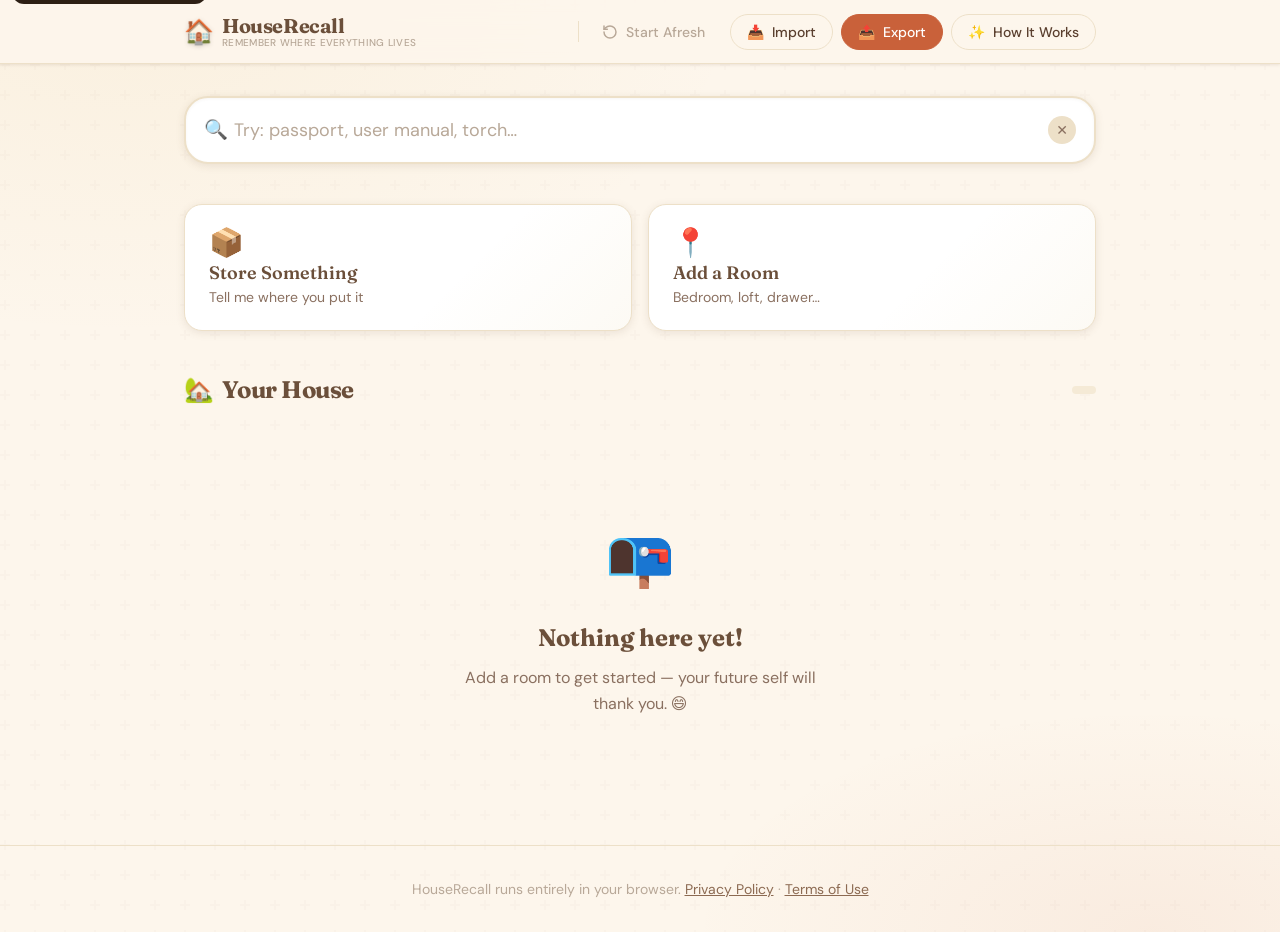
==== commit 9bec5c43: "UI Updates" ====
--- a/index.html
+++ b/index.html
@@ -44,8 +44,9 @@
         </div>
       </div>
       <nav class="header-nav" aria-label="Main navigation">
-        <button class="nav-btn" id="btn-how-it-works" aria-haspopup="dialog">
-          <span aria-hidden="true">✨</span> How It Works
+        <button class="nav-btn nav-btn--start-afresh" id="btn-start-afresh" title="Start Afresh — wipe all data and begin again" aria-label="Start Afresh" aria-haspopup="dialog">
+          <svg class="icon-reset" xmlns="http://www.w3.org/2000/svg" width="16" height="16" viewBox="0 0 24 24" fill="none" stroke="currentColor" stroke-width="2.2" stroke-linecap="round" stroke-linejoin="round" aria-hidden="true"><path d="M3 12a9 9 0 1 0 9-9 9.75 9.75 0 0 0-6.74 2.74L3 8"/><path d="M3 3v5h5"/></svg>
+          <span class="btn-label">Start Afresh</span>
         </button>
         <button class="nav-btn nav-btn--icon" id="btn-import" title="Import your house" aria-label="Import house file">
           <span aria-hidden="true">📥</span>
@@ -55,9 +56,8 @@
           <span aria-hidden="true">📤</span>
           <span class="btn-label">Export</span>
         </button>
-        <button class="nav-btn nav-btn--start-afresh" id="btn-start-afresh" title="Start Afresh — wipe all data and begin again" aria-label="Start Afresh" aria-haspopup="dialog">
-          <span aria-hidden="true">🌱</span>
-          <span class="btn-label">Start Afresh</span>
+        <button class="nav-btn" id="btn-how-it-works" aria-haspopup="dialog">
+          <span aria-hidden="true">✨</span> How It Works
         </button>
       </nav>
     </div>
@@ -532,7 +532,7 @@
   >
     <div class="modal modal--sm" tabindex="-1">
       <div class="modal-header">
-        <span class="modal-emoji" aria-hidden="true">🌱</span>
+        <span class="modal-emoji" aria-hidden="true">🔄</span>
         <h2 id="modal-afresh-title" class="modal-title">Start Afresh?</h2>
         <p class="modal-subtitle">Your house will be completely empty after this.</p>
       </div>
@@ -545,7 +545,7 @@
       </div>
       <div class="modal-footer">
         <button class="btn btn--ghost" data-modal="modal-start-afresh">No, keep my stuff!</button>
-        <button class="btn btn--danger" id="btn-confirm-afresh">Yes, start afresh 🌱</button>
+        <button class="btn btn--danger" id="btn-confirm-afresh">Yes, start afresh</button>
       </div>
     </div>
   </div>
--- a/styles.css
+++ b/styles.css
@@ -215,12 +215,28 @@
   filter: drop-shadow(0 1px 2px rgba(45,31,20,0.2));
 }
 
+.brand-text {
+  display: flex;
+  flex-direction: column;
+  gap: 1px;
+}
+
 .brand-name {
   font-family: var(--font-display);
   font-weight: 700;
   font-size: var(--text-xl);
   color: var(--warm-brown);
   letter-spacing: -0.02em;
+  line-height: 1.1;
+}
+
+.brand-tagline {
+  font-size: 10px;
+  font-weight: 500;
+  color: var(--ink-muted);
+  letter-spacing: 0.03em;
+  text-transform: uppercase;
+  line-height: 1;
 }
 
 .header-nav {
@@ -266,6 +282,37 @@
   border-color: var(--warm-brown);
   color: var(--white);
 }
+
+/* Start Afresh — subtle sage green, sits apart from the main actions */
+.nav-btn--start-afresh {
+  border-color: transparent;
+  color: var(--ink-muted);
+  font-size: var(--text-sm);
+  font-weight: 500;
+  gap: var(--space-2);
+  position: relative;
+}
+.nav-btn--start-afresh::before {
+  /* Soft left separator to visually group it away from export/import */
+  content: '';
+  position: absolute;
+  left: calc(var(--space-2) * -1);
+  top: 20%;
+  height: 60%;
+  width: 1px;
+  background: var(--parchment);
+}
+.nav-btn--start-afresh:hover {
+  background: #fef3f0;
+  border-color: var(--terracotta-lt);
+  color: var(--terracotta);
+  box-shadow: none;
+}
+.nav-btn--start-afresh:hover .btn-label {
+  text-decoration: underline;
+  text-underline-offset: 2px;
+}
+.nav-btn--start-afresh:active { transform: translateY(0); }
 
 /* ── 6. LAYOUT ──────────────────────────────────────────────── */
 .app-main {
@@ -1014,6 +1061,13 @@
   min-height: 1em;
 }
 
+.form-hint {
+  font-size: var(--text-xs);
+  color: var(--ink-muted);
+  font-style: italic;
+  line-height: var(--leading-snug);
+}
+
 .input-with-toggle {
   position: relative;
   display: flex;
@@ -1040,6 +1094,8 @@
   padding: var(--space-2) var(--space-3);
   border-radius: var(--radius-sm);
   display: none;
+  transition: background var(--dur-fast), color var(--dur-fast);
+  animation: fade-in var(--dur-normal) var(--ease-out) both;
 }
 .password-strength.strength-weak   { display: block; background: #fde8e8; color: var(--danger); }
 .password-strength.strength-fair   { display: block; background: #fef3d8; color: #b07700; }
@@ -1304,9 +1360,13 @@
 
   .header-inner { padding: 0 var(--space-4); }
   .brand-name { font-size: var(--text-lg); }
+  .brand-tagline { display: none; }  /* too tight on mobile — name only */
 
   .nav-btn .btn-label { display: none; }
   .nav-btn { padding: var(--space-2) var(--space-3); }
+  /* Keep Start Afresh emoji readable but ultra-compact */
+  .nav-btn--start-afresh { padding: var(--space-2); }
+  .nav-btn--start-afresh::before { display: none; }
 
   .app-main { padding: var(--space-6) var(--space-4) var(--space-12); gap: var(--space-8); }
 
